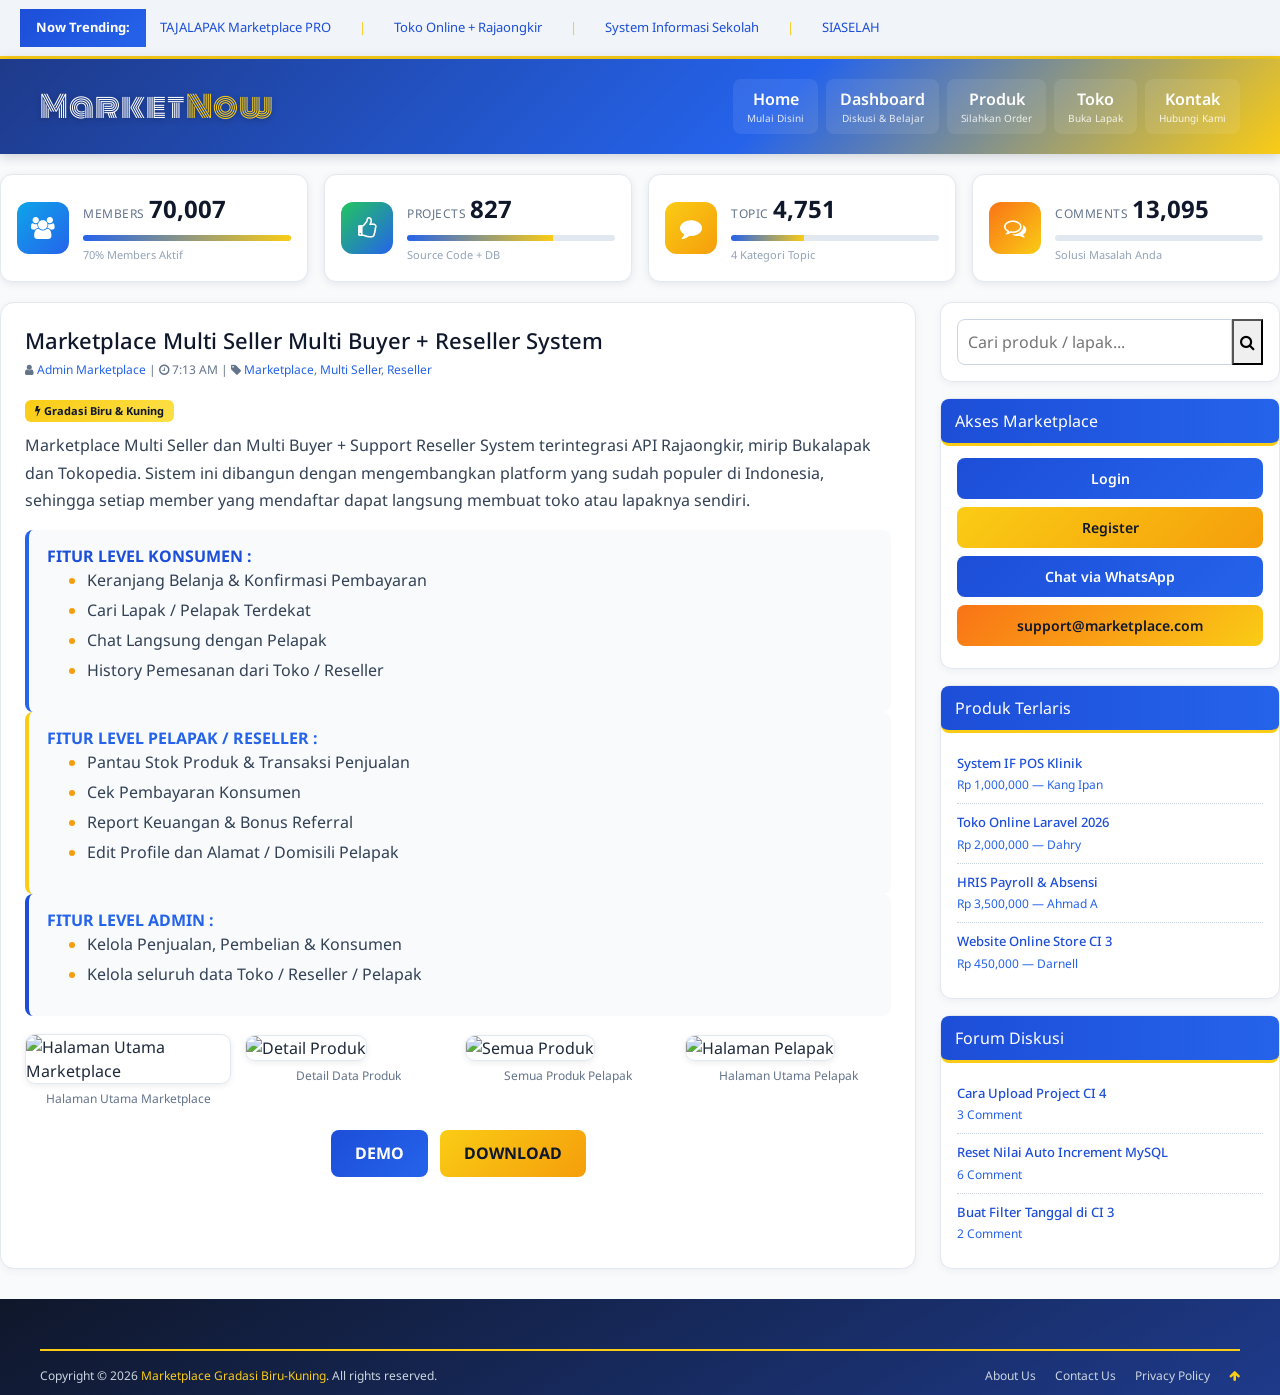
==== marketplace-biru-kuning.html @ bfe49ff1 "Marketplace layout with blue-yellow gradient" ====
<!DOCTYPE html>
<html lang="id-ID">
<head>
    <meta charset="UTF-8">
    <meta name="viewport" content="width=device-width, initial-scale=1">
    <title>Marketplace Kami - Multi Seller Multi Buyer</title>
    <link href="https://cdn.jsdelivr.net/npm/bootstrap@4.6.0/dist/css/bootstrap.min.css" rel="stylesheet">
    <link rel="stylesheet" href="https://cdnjs.cloudflare.com/ajax/libs/font-awesome/4.7.0/css/font-awesome.min.css">
    <link href="https://fonts.googleapis.com/css2?family=Droid+Sans:wght@400;700&family=Monoton&display=swap" rel="stylesheet">
    <style>
        :root{
            --biru:#1d4ed8;
            --biru2:#2563eb;
            --kuning:#facc15;
            --kuning2:#fde047;
            --hitam:#0f172a;
        }
        *{box-sizing:border-box}
        body{margin:0;font-family:'Droid Sans',Arial,sans-serif;background:#f8fafc;color:#1e293b}
        .grad-text{background:linear-gradient(90deg,#1d4ed8,#facc15);-webkit-background-clip:text;background-clip:text;-webkit-text-fill-color:transparent}
        .btn-grad{background:linear-gradient(135deg,#1d4ed8,#2563eb);color:#fff;border:none}
        .btn-grad:hover{background:linear-gradient(135deg,#1e40af,#1d4ed8);color:#fde047}
        .btn-grad-y{background:linear-gradient(135deg,#facc15,#f59e0b);color:#0f172a;border:none}
        .btn-grad-y:hover{background:linear-gradient(135deg,#eab308,#d97706);color:#0f172a}
        .grad-bar{background:linear-gradient(90deg,#1d4ed8 0%,#2563eb 45%,#facc15 100%)}

        /* Trending bar */
        .trending{display:flex;align-items:center;gap:14px;padding:9px 20px;overflow:hidden;background:#f1f5f9;border-bottom:3px solid #facc15;white-space:nowrap;font-size:13px}
        .trending .firstlink{background:linear-gradient(135deg,#1d4ed8,#2563eb);color:#fff;padding:9px 16px;font-weight:700}
        .trending a{color:#1d4ed8;text-decoration:none}
        .trending a:hover{color:#f59e0b}
        .trending span.sep{color:#facc15;margin:0 14px}

        /* Header */
        header{background:linear-gradient(135deg,#1e3a8a,#2563eb 60%,#facc15);padding:20px;box-shadow:0 2px 12px rgba(15,23,42,.2)}
        .site-branding{max-width:1200px;margin:0 auto;display:flex;align-items:center;justify-content:space-between;flex-wrap:wrap;gap:16px}
        #logo{font-family:'Monoton',cursive;font-size:30px;color:#fff;text-shadow:0 2px 6px rgba(0,0,0,.3);letter-spacing:1px}
        #logo .dot{color:#facc15}
        .primary-navigation ul{list-style:none;display:flex;gap:8px;margin:0;padding:0;flex-wrap:wrap}
        .primary-navigation ul li a{display:block;color:#fff;padding:8px 14px;border-radius:8px;text-decoration:none;font-weight:600;text-align:center;transition:.2s;background:rgba(255,255,255,.08)}
        .primary-navigation ul li a:hover{background:linear-gradient(135deg,#facc15,#f59e0b);color:#0f172a}
        .primary-navigation ul li a .sub{display:block;font-size:10px;font-weight:400;opacity:.85}

        main{max-width:1200px;margin:0 auto;padding:20px}

        /* Info boxes */
        .info-row{display:grid;grid-template-columns:repeat(auto-fit,minmax(200px,1fr));gap:16px;margin:20px 0}
        .info-box{background:#fff;border-radius:12px;display:flex;align-items:center;padding:16px;gap:14px;box-shadow:0 2px 8px rgba(15,23,42,.08);border:1px solid #e2e8f0;cursor:pointer}
        .info-box:hover{box-shadow:0 6px 18px rgba(37,99,235,.18)}
        .info-box-icon{width:52px;height:52px;border-radius:12px;display:flex;align-items:center;justify-content:center;color:#fff;font-size:22px;flex-shrink:0}
        .bg-aqua{background:linear-gradient(135deg,#0ea5e9,#2563eb)}
        .bg-green{background:linear-gradient(135deg,#22c55e,#2563eb)}
        .bg-yellow{background:linear-gradient(135deg,#facc15,#f59e0b)}
        .bg-red{background:linear-gradient(135deg,#f97316,#facc15)}
        .info-box-content{flex:1;min-width:0}
        .info-box-text{color:#64748b;font-size:12px;text-transform:uppercase;letter-spacing:.5px}
        .info-box-number{font-size:24px;font-weight:700;color:#0f172a}
        .progress{height:6px;background:#e2e8f0;border-radius:4px;overflow:hidden;margin-top:8px}
        .progress-bar{height:100%;background:linear-gradient(90deg,#2563eb,#facc15)}
        .progress-description{font-size:11px;color:#94a3b8}

        .rowx{display:grid;grid-template-columns:1fr 340px;gap:24px}
        @media(max-width:900px){.rowx{grid-template-columns:1fr}}

        /* Article */
        .article{background:#fff;border:1px solid #e2e8f0;border-radius:14px;padding:24px;box-shadow:0 2px 10px rgba(15,23,42,.05)}
        .title{font-size:22px;color:#0f172a;margin:0 0 8px}
        .grad-underline{height:4px;width:90px;background:linear-gradient(90deg,#1d4ed8,#facc15);border-radius:4px;margin-bottom:14px}
        .post-info{font-size:12px;color:#64748b;margin-bottom:18px}
        .post-info a{color:#2563eb;text-decoration:none}
        .post-info a:hover{color:#f59e0b}
        .post-content p{line-height:1.7;color:#334155}
        .gallery{display:grid;grid-template-columns:repeat(auto-fill,minmax(180px,1fr));gap:14px;margin:18px 0}
        .gallery figure{margin:0}
        .gallery img{width:100%;border-radius:10px;border:1px solid #e2e8f0;box-shadow:0 2px 6px rgba(15,23,42,.08)}
        .gallery figcaption{font-size:12px;color:#64748b;margin-top:6px;text-align:center}
        .feature-tag{display:inline-block;padding:3px 10px;border-radius:6px;font-size:11px;font-weight:700;color:#0f172a;background:linear-gradient(135deg,#facc15,#fde047)}
        .demo,.download{display:inline-block;background:linear-gradient(135deg,#1d4ed8,#2563eb);color:#fff;padding:10px 24px;border-radius:8px;text-decoration:none;font-weight:700;margin:4px}
        .demo:hover{background:linear-gradient(135deg,#2563eb,#2563eb);color:#fde047}
        .download{background:linear-gradient(135deg,#facc15,#f59e0b);color:#0f172a}
        .download:hover{background:linear-gradient(135deg,#eab308,#d97706)}
        .feature-list{background:#f8fafc;border-left:4px solid #2563eb;padding:14px 18px;border-radius:8px}
        .feature-list li{margin-bottom:6px;color:#334155}
        .feature-list li::marker{color:#f59e0b}

        /* Sidebar */
        .sidebar{display:flex;flex-direction:column;gap:16px}
        .widget{background:#fff;border:1px solid #e2e8f0;border-radius:12px;padding:16px;box-shadow:0 2px 8px rgba(15,23,42,.05)}
        .widget-title{font-size:16px;background:linear-gradient(90deg,#1d4ed8,#2563eb);color:#fff;padding:10px 14px;border-radius:8px;margin:-16px -16px 12px;border-bottom:3px solid #facc15}
        .search-form{display:flex}
        .search-form input{flex:1;border:1px solid #cbd5e1;border-radius:8px 0 0 8px;padding:10px}
        .sbutton{border-radius:0 8px 8px 0;border:none;background:linear-gradient(135deg,#1d4ed8,#2563eb);color:#fff;padding:0 14px}
        .btn-block{display:block;width:100%;margin:6px 0;border-radius:8px;padding:10px;text-align:center;color:#fff;text-decoration:none;font-weight:600;font-size:14px}
        .btn-primary-b{background:linear-gradient(135deg,#1d4ed8,#2563eb)}
        .btn-success-b{background:linear-gradient(135deg,#facc15,#f59e0b);color:#0f172a}
        .btn-danger-b{background:linear-gradient(135deg,#f97316,#facc15);color:#0f172a}
        .btn-block:hover{opacity:.9;color:#fff}
        .widget ul{list-style:none;margin:0;padding:0}
        .widget ul li{padding:9px 0;border-bottom:1px dotted #cbd5e1;font-size:13px}
        .widget ul li:last-child{border-bottom:none}
        .widget ul a{color:#1d4ed8;text-decoration:none;font-weight:500}
        .widget ul a:hover{color:#f59e0b}
        .rssSummary{color:#2563eb;font-size:12px;margin-top:3px}

        footer{background:linear-gradient(150deg,#0f172a,#1e3a8a);color:#cbd5e1;margin-top:30px;padding:30px 20px 10px}
        .footer-inner{max-width:1200px;margin:0 auto}
        .copyright{margin-top:20px;padding-top:16px;border-top:2px solid #facc15;display:flex;justify-content:space-between;flex-wrap:gap:10px;font-size:12px}
        .copyright a{color:#facc15;text-decoration:none}
        .footer-nav a{color:#cbd5e1;text-decoration:none;margin-left:16px}
        .footer-nav a:hover{color:#facc15}
    </style>
</head>
<body>

<!-- Trending bar -->
<div class="trending">
    <span class="firstlink">Now Trending:</span>
    <a href="#">TAJALAPAK Marketplace PRO</a><span class="sep">|</span>
    <a href="#">Toko Online + Rajaongkir</a><span class="sep">|</span>
    <a href="#">System Informasi Sekolah</a><span class="sep">|</span>
    <a href="#">SIASELAH</a>
</div>

<!-- Header -->
<header>
    <div class="site-branding" style="max-width:1200px;margin:0 auto;display:flex;align-items:center;justify-content:space-between;flex-wrap:wrap;gap:16px">
        <a id="logo" href="#">Market<span class="dot">Now</span></a>
        <nav class="primary-navigation">
            <ul>
                <li><a href="#">Home<span class="sub">Mulai Disini</span></a></li>
                <li><a href="#">Dashboard<span class="sub">Diskusi & Belajar</span></a></li>
                <li><a href="#">Produk<span class="sub">Silahkan Order</span></a></li>
                <li><a href="#">Toko<span class="sub">Buka Lapak</span></a></li>
                <li><a href="#">Kontak<span class="sub">Hubungi Kami</span></a></li>
            </ul>
        </nav>
    </div>
</header>

<main-container>

    <!-- Info boxes -->
    <div class="info-row">
        <a class="info-box" href="#" style="text-decoration:none">
            <span class="info-box-icon bg-aqua"><i class="fa fa-users"></i></span>
            <div class="info-box-content">
                <span class="info-box-text">Members</span>
                <span class="info-box-number">70,007</span>
                <div class="progress"><div class="progress-bar" style="width:100%"></div></div>
                <span class="progress-description">70% Members Aktif</span>
            </div>
        </a>
        <a class="info-box" href="#" style="text-decoration:none">
            <span class="info-box-icon bg-green"><i class="fa fa-thumbs-o-up"></i></span>
            <div class="info-box-content">
                <span class="info-box-text">Projects</span>
                <span class="info-box-number">827</span>
                <div class="progress"><div class="progress-bar" style="width:70%"></div></div>
                <span class="progress-description">Source Code + DB</span>
            </div>
        </a>
        <a class="info-box" href="#" style="text-decoration:none">
            <span class="info-box-icon bg-yellow"><i class="fa fa-comment"></i></span>
            <div class="info-box-content">
                <span class="info-box-text">Topic</span>
                <span class="info-box-number">4,751</span>
                <div class="progress"><div class="progress-bar" style="width:35%"></div></div>
                <span class="progress-description">4 Kategori Topic</span>
            </div>
        </a>
        <a class="info-box" href="#" style="text-decoration:none">
            <span class="info-box-icon bg-red"><i class="fa fa-comments-o"></i></span>
            <div class="info-box-content">
                <span class="info-box-text">Comments</span>
                <span class="info-box-number">13,095</span>
                <div class="progress"><div class="progress-bar" style="width:0%"></div></div>
                <span class="progress-description">Solusi Masalah Anda</span>
            </div>
        </a>
    </div>

    <!-- Content + Sidebar -->
    <div class="rowx">
        <!-- Article -->
        <article class="article">
            <h1 class="title">Marketplace Multi Seller Multi Buyer + Reseller System</h1>
            <div class="reading-underline"><div class="reading-underline" style="width:90px"></div></div>
            <div class="post-info">
                <span><i class="fa fa-user"></i> <a href="#">Admin Marketplace</a></span> |
                <span><i class="fa fa-clock-o"></i> 7:13 AM</span> |
                <span><i class="fa fa-tag"></i> <a href="#">Marketplace</a>, <a href="#">Multi Seller</a>, <a href="#">Reseller</a></span>
            </div>

            <div class="post-content">
                <div class="feature-tag"><i class="fa fa-bolt"></i> Gradasi Biru & Kuning</div>
                <p style="margin-top:10px">Marketplace Multi Seller dan Multi Buyer + Support Reseller System terintegrasi API Rajaongkir, mirip Bukalapak dan Tokopedia. Sistem ini dibangun dengan mengembangkan platform yang sudah populer di Indonesia, sehingga setiap member yang mendaftar dapat langsung membuat toko atau lapaknya sendiri.</p>

                <div class="feature-list">
                    <b style="color:#1d4ed8">FITUR LEVEL KONSUMEN :</b>
                    <ul>
                        <li>Keranjang Belanja & Konfirmasi Pembayaran</li>
                        <li>Cari Lapak / Pelapak Terdekat</li>
                        <li>Chat Langsung dengan Pelapak</li>
                        <li>History Pemesanan dari Toko / Reseller</li>
                    </ul>
                </div>

                <div class="feature-list" style="border-left-color:#facc15">
                    <b style="color:var(--biru2)">FITUR LEVEL PELAPAK / RESELLER :</b>
                    <ul>
                        <li>Pantau Stok Produk & Transaksi Penjualan</li>
                        <li>Cek Pembayaran Konsumen</li>
                        <li>Report Keuangan & Bonus Referral</li>
                        <li>Edit Profile dan Alamat / Domisili Pelapak</li>
                    </ul>
                </div>

                <div class="feature-list" style="border-left-color:#1d4ed8">
                    <b style="color:var(--biru2)">FITUR LEVEL ADMIN :</b>
                    <ul>
                        <li>Kelola Penjualan, Pembelian & Konsumen</li>
                        <li>Kelola seluruh data Toko / Reseller / Pelapak</li>
                    </ul>
                </div>

                <div class="gallery">
                    <figure><img src="https://previews.123rf.com/images/ipopba/ipopba1801/ipopba180100745/91861750.jpg" alt="Halaman Utama Marketplace"><figcaption>Halaman Utama Marketplace</figcaption></figure>
                    <figure><img src="https://previews.123rf.com/images/ipopba/ipopba1803/ipopba180300523/97319858.jpg" alt="Detail Produk"><figcaption>Detail Data Produk</figcaption></figure>
                    <figure><img src="https://previews.123rf.com/images/ipopba/ipopba1803/ipopba180300528/97324882.jpg" alt="Semua Produk"><figcaption>Semua Produk Pelapak</figcaption></figure>
                    <figure><img src="https://previews.123rf.com/images/ipopba/ipopba1803/ipopba180300520/97303171.jpg" alt="Halaman Pelapak"><figcaption>Halaman Utama Pelapak</figcaption></figure>
                </div>

                <p style="text-align:center;margin-top:18px">
                    <a class="demo" href="#">DEMO</a>
                    <a class="download" href="#">DOWNLOAD</a>
                </p>
            </div>
        </article>

        <!-- Sidebar -->
        <aside class="sidebar">
            <div class="widget">
                <form class="search-form" onsubmit="return false">
                    <input type="text" placeholder="Cari produk / lapak...">
                    <button class="s-form"><i class="fa fa-search"></i> </button>
                </form>
            </div>
            <div class="widget">
                <div class="widget-title">Akses Marketplace</div>
                <a class="btn-block btn-primary-b" href="#">Login</a>
                <a class="btn-block btn-success-b" href="#">Register</a>
                <a class="btn-block btn-primary-b" href="#">Chat via WhatsApp</a>
                <a class="btn-block btn-danger-b" href="#">support@marketplace.com</a>
            </div>
            <div class="widget">
                <div class="widget-title">Produk Terlaris</div>
                <ul>
                    <li><a href="#">System IF POS Klinik</a><div class="rssSummary">Rp 1,000,000 — Kang Ipan</div></li>
                    <li><a href="#">Toko Online Laravel 2026</a><div class="rssSummary">Rp 2,000,000 — Dahry</div></li>
                    <li><a href="#">HRIS Payroll & Absensi</a><div class="rssSummary">Rp 3,500,000 — Ahmad A</div></li>
                    <li><a href="#">Website Online Store CI 3</a><div class="rssSummary">Rp 450,000 — Darnell</div></li>
                </ul>
            </div>
            <div class="widget">
                <div class="widget-title">Forum Diskusi</div>
                <ul>
                    <li><a href="#">Cara Upload Project CI 4</a><div class="rssSummary">3 Comment</div></li>
                    <li><a href="#">Reset Nilai Auto Increment MySQL</a><div class="rssSummary">6 Comment</div></li>
                    <li><a href="#">Buat Filter Tanggal di CI 3</a><div class="rssSummary">2 Comment</div></li>
                </ul>
            </div>
        </aside>
    </div>
</main-container>

<!-- Footer -->
<footer>
    <div class="footer-inner">
        <div class="copyright">
            <div class="copyright-text">Copyright &copy; 2026 <a href="#">Marketplace Gradasi Biru-Kuning</a>. All rights reserved.</div>
            <div class="footer-nav">
                <a href="#">About Us</a>
                <a href="#">Contact Us</a>
                <a href="#">Privacy Policy</a>
                <a href="#" style="color:#facc15"><i class="fa fa-arrow-up"></i></a>
            </div>
        </div>
    </div>
</footer>

</body>
</html>
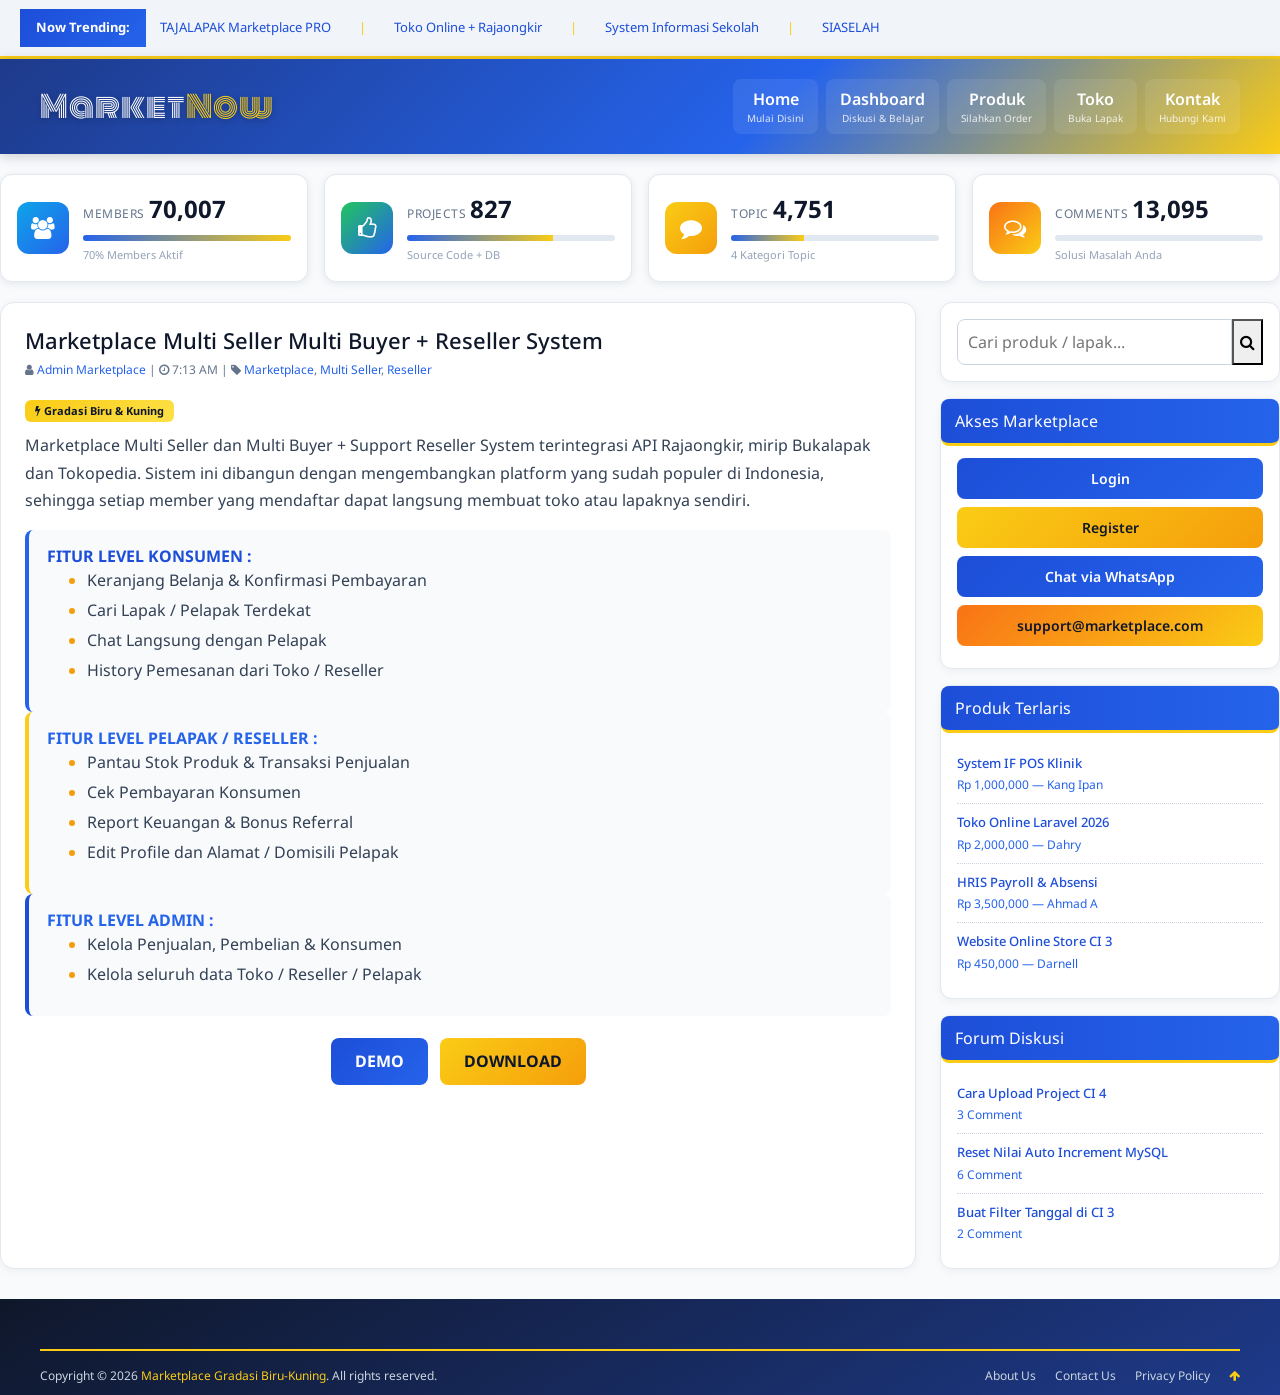
==== commit f913262f: "Remove screenshot preview images and add hero and product sections" ====
--- a/marketplace-biru-kuning.html
+++ b/marketplace-biru-kuning.html
@@ -223,12 +223,7 @@
                     </ul>
                 </div>
 
-                <div class="gallery">
-                    <figure><img src="https://previews.123rf.com/images/ipopba/ipopba1801/ipopba180100745/91861750.jpg" alt="Halaman Utama Marketplace"><figcaption>Halaman Utama Marketplace</figcaption></figure>
-                    <figure><img src="https://previews.123rf.com/images/ipopba/ipopba1803/ipopba180300523/97319858.jpg" alt="Detail Produk"><figcaption>Detail Data Produk</figcaption></figure>
-                    <figure><img src="https://previews.123rf.com/images/ipopba/ipopba1803/ipopba180300528/97324882.jpg" alt="Semua Produk"><figcaption>Semua Produk Pelapak</figcaption></figure>
-                    <figure><img src="https://previews.123rf.com/images/ipopba/ipopba1803/ipopba180300520/97303171.jpg" alt="Halaman Pelapak"><figcaption>Halaman Utama Pelapak</figcaption></figure>
-                </div>
+
 
                 <p style="text-align:center;margin-top:18px">
                     <a class="demo" href="#">DEMO</a>
